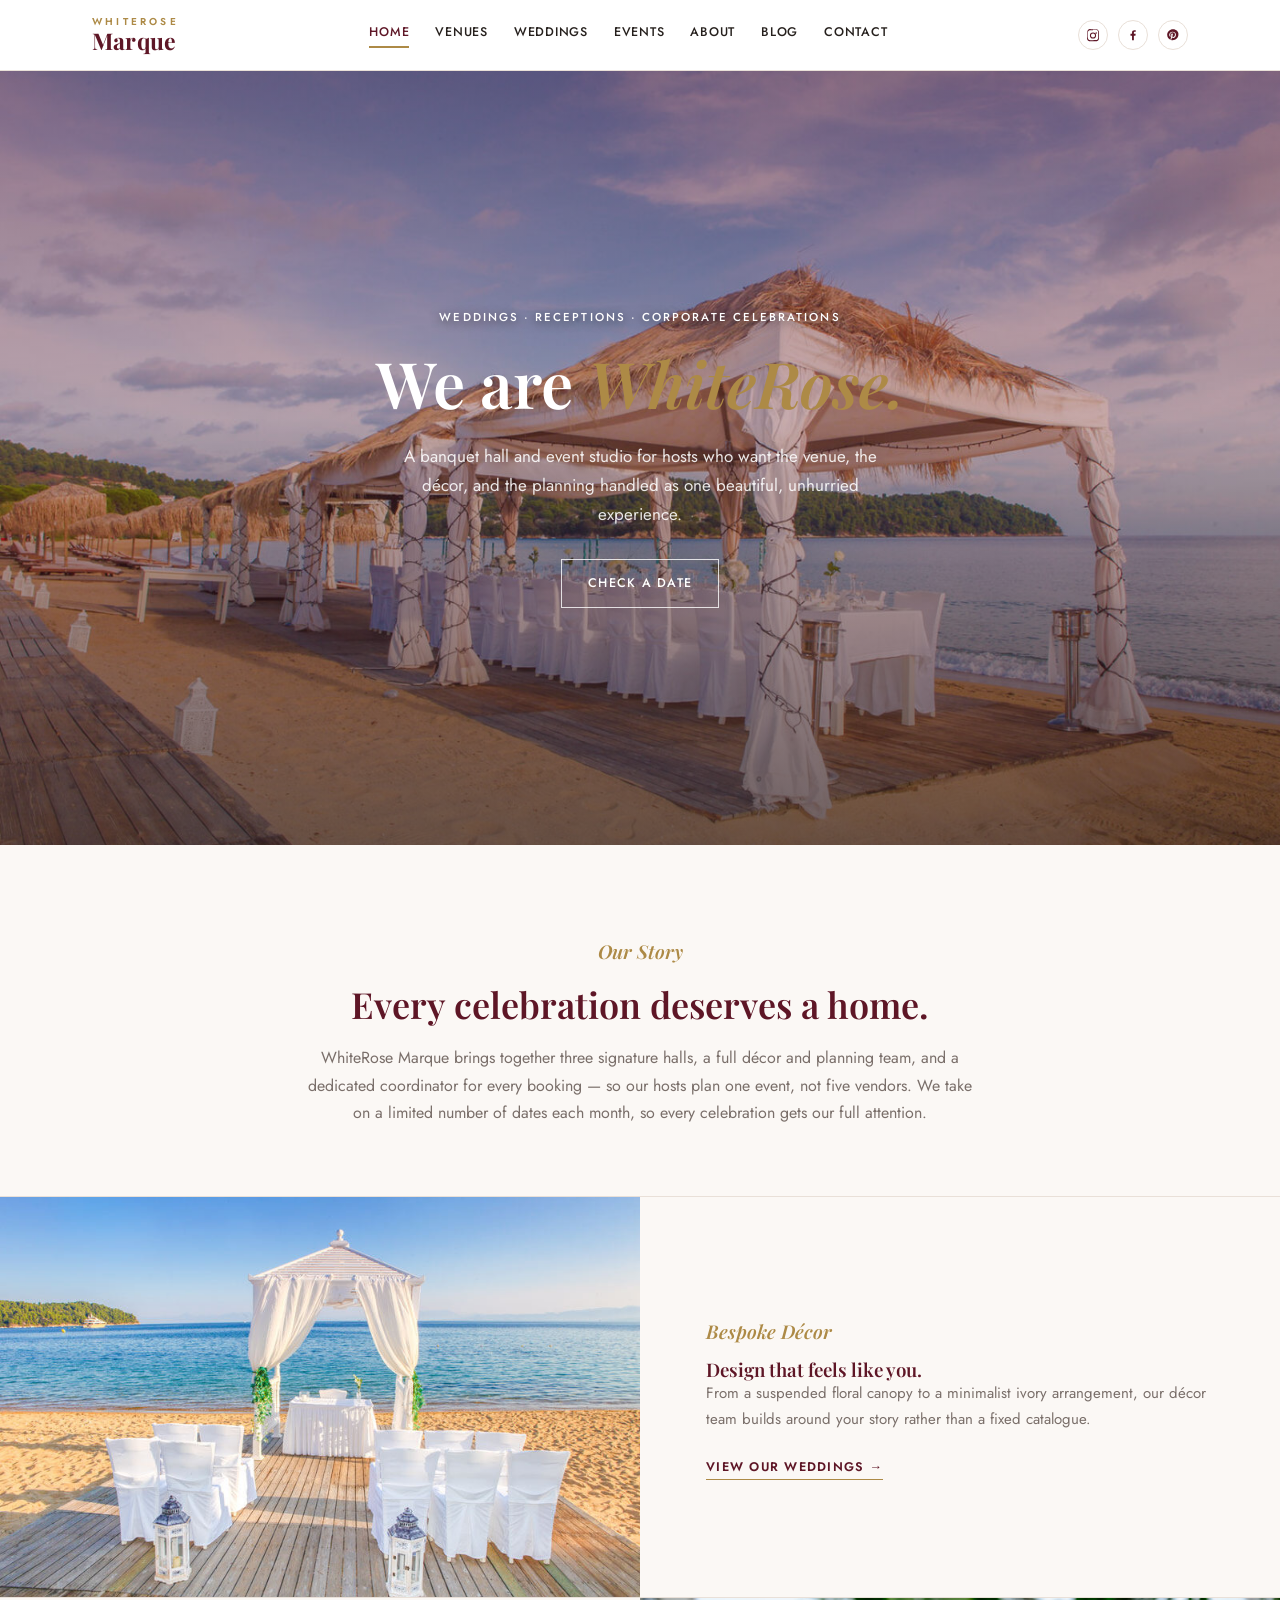
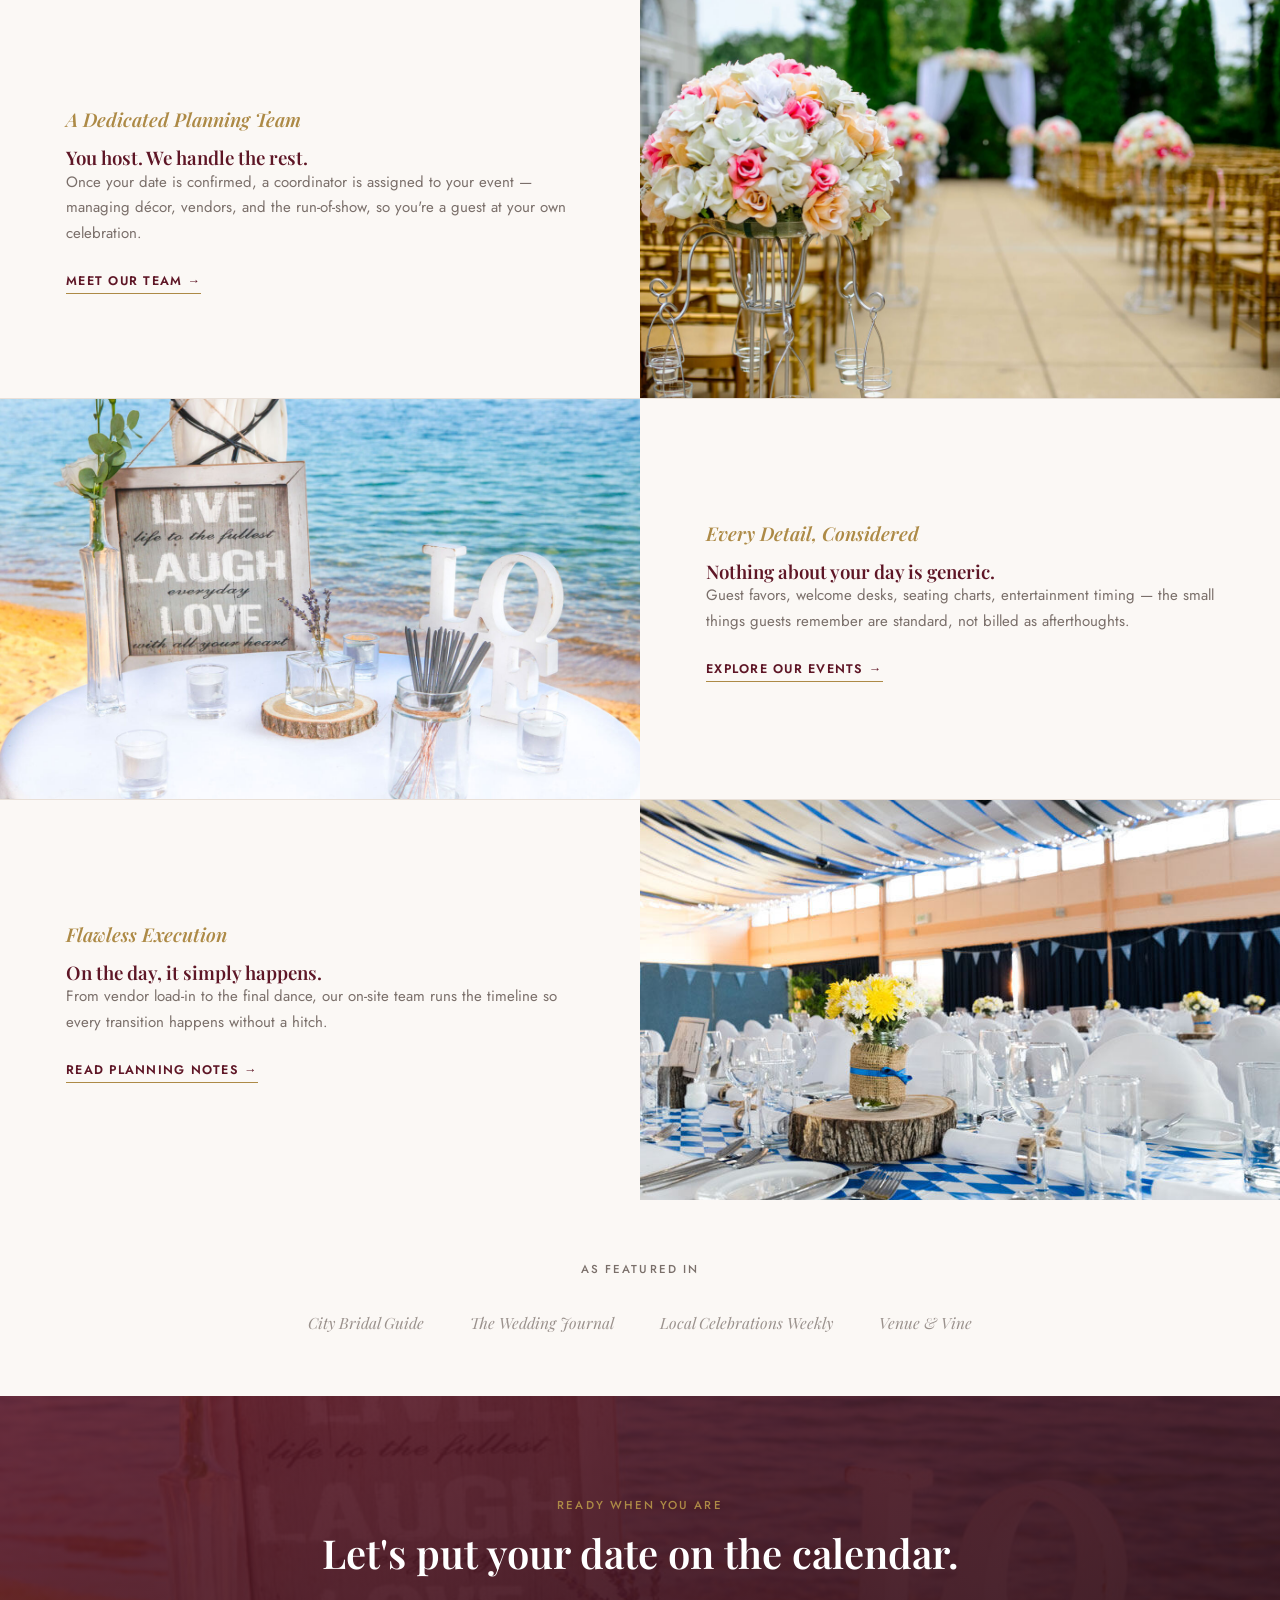
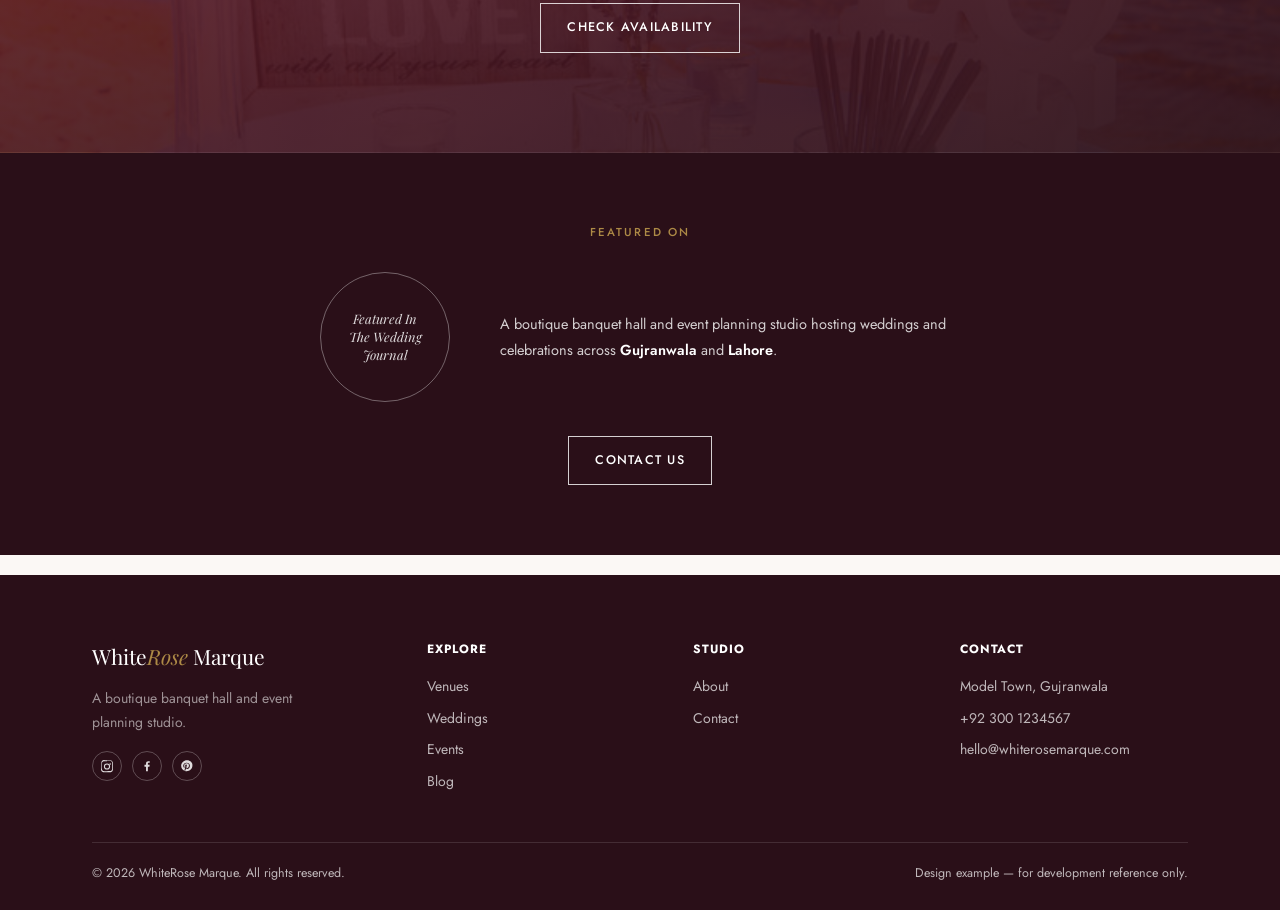
==== index.html @ ab445bdb "updated project code" ====
<!DOCTYPE html>
<html lang="en">
<head>
<meta charset="UTF-8">
<meta name="viewport" content="width=device-width, initial-scale=1.0">
<title>WhiteRose Marque — A Boutique Event Planning &amp; Banquet Studio</title>
<link rel="preconnect" href="https://fonts.googleapis.com">
<link href="https://fonts.googleapis.com/css2?family=Playfair+Display:ital,wght@0,500;0,600;0,700;1,500;1,600&family=Jost:wght@300;400;500;600&display=swap" rel="stylesheet">
<link rel="stylesheet" href="css/index.css">
</head>
<body>

<header>
  <div class="wrap nav-row">
    <a href="index.html" class="logo-block">
      <span class="logo-top">WhiteRose</span>
      <span class="logo-main">Marque</span>
    </a>
    <nav class="nav-bottom" id="navLinks">
      <a href="index.html" class="active">Home</a>
      <a href="venues.html">Venues</a>
      <a href="weddings.html">Weddings</a>
      <a href="events.html">Events</a>
      <a href="about.html">About</a>
      <a href="blog.html">Blog</a>
      <a href="contact.html">Contact</a>
    </nav>
      <div class="social-icons">
        <a href="https://instagram.com/whiterosemarque" target="_blank" rel="noopener" aria-label="Instagram"><svg viewBox="0 0 24 24"><path d="M12 2.2c3.2 0 3.6 0 4.9.07 1.2.06 2 .25 2.4.42.6.24 1 .53 1.5 1s.76.9 1 1.5c.17.4.36 1.2.42 2.4.06 1.3.07 1.7.07 4.9s0 3.6-.07 4.9c-.06 1.2-.25 2-.42 2.4-.24.6-.53 1-1 1.5s-.9.76-1.5 1c-.4.17-1.2.36-2.4.42-1.3.06-1.7.07-4.9.07s-3.6 0-4.9-.07c-1.2-.06-2-.25-2.4-.42-.6-.24-1-.53-1.5-1s-.76-.9-1-1.5c-.17-.4-.36-1.2-.42-2.4C2.2 15.6 2.2 15.2 2.2 12s0-3.6.07-4.9c.06-1.2.25-2 .42-2.4.24-.6.53-1 1-1.5s.9-.76 1.5-1c.4-.17 1.2-.36 2.4-.42C8.4 2.2 8.8 2.2 12 2.2zm0 1.8c-3.15 0-3.5 0-4.75.07-1 .05-1.5.2-1.86.34-.47.18-.8.4-1.15.75s-.57.68-.75 1.15c-.14.36-.29.86-.34 1.86C3.2 8.5 3.2 8.85 3.2 12s0 3.5.07 4.75c.05 1 .2 1.5.34 1.86.18.47.4.8.75 1.15s.68.57 1.15.75c.36.14.86.29 1.86.34C7.5 20.8 7.85 20.8 11 20.8h1c3.15 0 3.5 0 4.75-.07 1-.05 1.5-.2 1.86-.34.47-.18.8-.4 1.15-.75s.57-.68.75-1.15c.14-.36.29-.86.34-1.86.07-1.25.07-1.6.07-4.75s0-3.5-.07-4.75c-.05-1-.2-1.5-.34-1.86a3.1 3.1 0 0 0-.75-1.15 3.1 3.1 0 0 0-1.15-.75c-.36-.14-.86-.29-1.86-.34C15.5 3.2 15.15 3.2 12 3.2zm0 3.5a5.3 5.3 0 1 1 0 10.6 5.3 5.3 0 0 1 0-10.6zm0 1.8a3.5 3.5 0 1 0 0 7 3.5 3.5 0 0 0 0-7zm5.5-2.1a1.24 1.24 0 1 1 0 2.48 1.24 1.24 0 0 1 0-2.48z"/></svg></a>
        <a href="https://facebook.com/whiterosemarque" target="_blank" rel="noopener" aria-label="Facebook"><svg viewBox="0 0 24 24"><path d="M13.5 21v-7.9h2.66l.4-3.1h-3.06V8.1c0-.9.25-1.5 1.53-1.5h1.64V3.8c-.28-.04-1.25-.12-2.37-.12-2.35 0-3.96 1.43-3.96 4.06v2.26H7.68v3.1h2.66V21h3.16z"/></svg></a>
        <a href="https://pinterest.com/whiterosemarque" target="_blank" rel="noopener" aria-label="Pinterest"><svg viewBox="0 0 24 24"><path d="M12 2C6.48 2 2 6.35 2 11.7c0 4.02 2.5 7.45 6.03 8.87-.08-.75-.15-1.9.03-2.72.17-.75 1.1-4.75 1.1-4.75s-.28-.56-.28-1.38c0-1.3.76-2.26 1.7-2.26.8 0 1.19.6 1.19 1.32 0 .8-.52 2-.78 3.12-.22.94.47 1.7 1.4 1.7 1.68 0 2.97-1.76 2.97-4.3 0-2.25-1.63-3.82-3.95-3.82-2.69 0-4.27 2-4.27 4.08 0 .8.31 1.66.7 2.13a.28.28 0 0 1 .06.27c-.07.28-.22.94-.25 1.07-.04.17-.13.2-.3.12-1.12-.52-1.82-2.15-1.82-3.46 0-2.82 2.06-5.4 5.92-5.4 3.1 0 5.52 2.2 5.52 5.15 0 3.07-1.94 5.55-4.63 5.55-.9 0-1.75-.47-2.04-1.02l-.56 2.12c-.2.78-.75 1.75-1.11 2.35.84.26 1.73.4 2.66.4 5.52 0 10-4.35 10-9.7C22 6.35 17.52 2 12 2z"/></svg></a>
      </div>
    <button class="burger" id="burger"><span></span><span></span><span></span></button>
  </div>
</header>

<section class="hero">
  <div class="hero-content">
    <span class="label">Weddings · Receptions · Corporate Celebrations</span>
    <h1>We are <em>WhiteRose.</em></h1>
    <p>A banquet hall and event studio for hosts who want the venue, the décor, and the planning handled as one beautiful, unhurried experience.</p>
    <a href="venues.html" class="btn light">Check a Date</a>
  </div>
</section>

<section class="intro reveal">
  <div class="wrap">
    <span class="eyebrow-serif">Our Story</span>
    <h2>Every celebration deserves a home.</h2>
    <p>WhiteRose Marque brings together three signature halls, a full décor and planning team, and a dedicated coordinator for every booking — so our hosts plan one event, not five vendors. We take on a limited number of dates each month, so every celebration gets our full attention.</p>
  </div>
</section>

<hr class="thin">

<div class="feature-row reveal">
  <div class="f-media" style="background-image:url('assets/images/hall-rose-grand.jpg')"></div>
  <div class="f-text">
    <span class="eyebrow-serif">Bespoke Décor</span>
    <h3>Design that feels like you.</h3>
    <p>From a suspended floral canopy to a minimalist ivory arrangement, our décor team builds around your story rather than a fixed catalogue.</p>
    <a href="weddings.html" class="more">View Our Weddings →</a>
  </div>
</div>
<hr class="thin">
<div class="feature-row reverse reveal">
  <div class="f-media" style="background-image:url('assets/images/hall-gulistan-lawn.jpg')"></div>
  <div class="f-text">
    <span class="eyebrow-serif">A Dedicated Planning Team</span>
    <h3>You host. We handle the rest.</h3>
    <p>Once your date is confirmed, a coordinator is assigned to your event — managing décor, vendors, and the run-of-show, so you're a guest at your own celebration.</p>
    <a href="about.html" class="more">Meet Our Team →</a>
  </div>
</div>
<hr class="thin">
<div class="feature-row reveal">
  <div class="f-media" style="background-image:url('assets/images/hall-ivory-terrace.jpg')"></div>
  <div class="f-text">
    <span class="eyebrow-serif">Every Detail, Considered</span>
    <h3>Nothing about your day is generic.</h3>
    <p>Guest favors, welcome desks, seating charts, entertainment timing — the small things guests remember are standard, not billed as afterthoughts.</p>
    <a href="events.html" class="more">Explore Our Events →</a>
  </div>
</div>
<hr class="thin">
<div class="feature-row reverse reveal">
  <div class="f-media" style="background-image:url('assets/images/hall-table-service.jpg')"></div>
  <div class="f-text">
    <span class="eyebrow-serif">Flawless Execution</span>
    <h3>On the day, it simply happens.</h3>
    <p>From vendor load-in to the final dance, our on-site team runs the timeline so every transition happens without a hitch.</p>
    <a href="blog.html" class="more">Read Planning Notes →</a>
  </div>
</div>

<section class="recognition reveal">
  <div class="wrap">
    <span class="label">As Featured In</span>
    <div class="badge-row">
      <span class="badge">City Bridal Guide</span>
      <span class="badge">The Wedding Journal</span>
      <span class="badge">Local Celebrations Weekly</span>
      <span class="badge">Venue &amp; Vine</span>
    </div>
  </div>
</section>

<section class="cta">
  <div class="wrap">
    <span class="label">Ready When You Are</span>
    <h2>Let's put your date on the calendar.</h2>
    <a href="venues.html" class="btn light">Check Availability</a>
  </div>
</section>

<section class="featured-band">
  <div class="wrap">
    <span class="label">Featured On</span>
    <div class="featured-wrap">
      <div class="featured-badge"><span id="featuredBadgeText">Featured In<br>The Wedding Journal</span></div>
      <p class="featured-text" id="featuredText">A boutique banquet hall and event planning studio hosting weddings and celebrations across <b>Gujranwala</b> and <b>Lahore</b>.</p>
    </div>
    <a href="contact.html" class="btn light">Contact Us</a>
  </div>
</section>

<footer>
  <div class="wrap">
    <div class="footer-grid">
      <div>
        <div class="footer-logo">White<span>Rose</span> Marque</div>
        <p style="font-size:14px; max-width:250px; color:rgba(255,255,255,0.55);">A boutique banquet hall and event planning studio.</p>
      <div class="social-icons">
        <a href="https://instagram.com/whiterosemarque" target="_blank" rel="noopener" aria-label="Instagram"><svg viewBox="0 0 24 24"><path d="M12 2.2c3.2 0 3.6 0 4.9.07 1.2.06 2 .25 2.4.42.6.24 1 .53 1.5 1s.76.9 1 1.5c.17.4.36 1.2.42 2.4.06 1.3.07 1.7.07 4.9s0 3.6-.07 4.9c-.06 1.2-.25 2-.42 2.4-.24.6-.53 1-1 1.5s-.9.76-1.5 1c-.4.17-1.2.36-2.4.42-1.3.06-1.7.07-4.9.07s-3.6 0-4.9-.07c-1.2-.06-2-.25-2.4-.42-.6-.24-1-.53-1.5-1s-.76-.9-1-1.5c-.17-.4-.36-1.2-.42-2.4C2.2 15.6 2.2 15.2 2.2 12s0-3.6.07-4.9c.06-1.2.25-2 .42-2.4.24-.6.53-1 1-1.5s.9-.76 1.5-1c.4-.17 1.2-.36 2.4-.42C8.4 2.2 8.8 2.2 12 2.2zm0 1.8c-3.15 0-3.5 0-4.75.07-1 .05-1.5.2-1.86.34-.47.18-.8.4-1.15.75s-.57.68-.75 1.15c-.14.36-.29.86-.34 1.86C3.2 8.5 3.2 8.85 3.2 12s0 3.5.07 4.75c.05 1 .2 1.5.34 1.86.18.47.4.8.75 1.15s.68.57 1.15.75c.36.14.86.29 1.86.34C7.5 20.8 7.85 20.8 11 20.8h1c3.15 0 3.5 0 4.75-.07 1-.05 1.5-.2 1.86-.34.47-.18.8-.4 1.15-.75s.57-.68.75-1.15c.14-.36.29-.86.34-1.86.07-1.25.07-1.6.07-4.75s0-3.5-.07-4.75c-.05-1-.2-1.5-.34-1.86a3.1 3.1 0 0 0-.75-1.15 3.1 3.1 0 0 0-1.15-.75c-.36-.14-.86-.29-1.86-.34C15.5 3.2 15.15 3.2 12 3.2zm0 3.5a5.3 5.3 0 1 1 0 10.6 5.3 5.3 0 0 1 0-10.6zm0 1.8a3.5 3.5 0 1 0 0 7 3.5 3.5 0 0 0 0-7zm5.5-2.1a1.24 1.24 0 1 1 0 2.48 1.24 1.24 0 0 1 0-2.48z"/></svg></a>
        <a href="https://facebook.com/whiterosemarque" target="_blank" rel="noopener" aria-label="Facebook"><svg viewBox="0 0 24 24"><path d="M13.5 21v-7.9h2.66l.4-3.1h-3.06V8.1c0-.9.25-1.5 1.53-1.5h1.64V3.8c-.28-.04-1.25-.12-2.37-.12-2.35 0-3.96 1.43-3.96 4.06v2.26H7.68v3.1h2.66V21h3.16z"/></svg></a>
        <a href="https://pinterest.com/whiterosemarque" target="_blank" rel="noopener" aria-label="Pinterest"><svg viewBox="0 0 24 24"><path d="M12 2C6.48 2 2 6.35 2 11.7c0 4.02 2.5 7.45 6.03 8.87-.08-.75-.15-1.9.03-2.72.17-.75 1.1-4.75 1.1-4.75s-.28-.56-.28-1.38c0-1.3.76-2.26 1.7-2.26.8 0 1.19.6 1.19 1.32 0 .8-.52 2-.78 3.12-.22.94.47 1.7 1.4 1.7 1.68 0 2.97-1.76 2.97-4.3 0-2.25-1.63-3.82-3.95-3.82-2.69 0-4.27 2-4.27 4.08 0 .8.31 1.66.7 2.13a.28.28 0 0 1 .06.27c-.07.28-.22.94-.25 1.07-.04.17-.13.2-.3.12-1.12-.52-1.82-2.15-1.82-3.46 0-2.82 2.06-5.4 5.92-5.4 3.1 0 5.52 2.2 5.52 5.15 0 3.07-1.94 5.55-4.63 5.55-.9 0-1.75-.47-2.04-1.02l-.56 2.12c-.2.78-.75 1.75-1.11 2.35.84.26 1.73.4 2.66.4 5.52 0 10-4.35 10-9.7C22 6.35 17.52 2 12 2z"/></svg></a>
      </div>

      </div>
      <div>
        <h4>Explore</h4>
        <ul>
          <li><a href="venues.html">Venues</a></li>
          <li><a href="weddings.html">Weddings</a></li>
          <li><a href="events.html">Events</a></li>
          <li><a href="blog.html">Blog</a></li>
        </ul>
      </div>
      <div>
        <h4>Studio</h4>
        <ul>
          <li><a href="about.html">About</a></li>
          <li><a href="contact.html">Contact</a></li>
        </ul>
      </div>
      <div>
        <h4>Contact</h4>
        <ul>
          <li>Model Town, Gujranwala</li>
          <li>+92 300 1234567</li>
          <li>hello@whiterosemarque.com</li>
        </ul>
      </div>
    </div>
    <div class="bottom-bar">
      <span>© 2026 WhiteRose Marque. All rights reserved.</span>
      <span>Design example — for development reference only.</span>
    </div>
  </div>
</footer>

<script src="js/index.js"></script>
</body>
</html>
---- css/index.css ----
* {
  box-sizing: border-box;
  margin: 0;
  padding: 0;
}

html {
  scroll-behavior: smooth;
}

body {
  font-family: 'Jost', Arial, sans-serif;
  background: #FBF8F5;
  color: #26201D;
  line-height: 1.7;
}

h1, h2, h3 {
  font-family: 'Playfair Display', Georgia, serif;
  color: #5E1626;
  font-weight: 600;
  line-height: 1.2;
}

a {
  color: inherit;
  text-decoration: none;
}

ul {
  list-style: none;
}

img {
  max-width: 100%;
  display: block;
}

.wrap {
  max-width: 1160px;
  margin: 0 auto;
  padding: 0 32px;
}

.eyebrow-serif {
  font-family: 'Playfair Display', serif;
  font-style: italic;
  font-weight: 600;
  color: #AD8A46;
  font-size: 19px;
}

.label {
  font-size: 11.5px;
  text-transform: uppercase;
  letter-spacing: 0.18em;
  color: #7a6f6a;
  font-weight: 500;
}

.btn {
  display: inline-block;
  padding: 13px 26px;
  border: 1px solid #5E1626;
  font-size: 12.5px;
  letter-spacing: 0.1em;
  text-transform: uppercase;
  font-weight: 500;
  color: #5E1626;
  transition: .3s;
  cursor: pointer;
  background: none;
}

.btn:hover {
  background: #5E1626;
  color: #fff;
}

.btn.light {
  border-color: rgba(255, 255, 255, 0.8);
  color: #fff;
}

.btn.light:hover {
  background: #fff;
  color: #5E1626;
}

.btn.filled {
  background: #5E1626;
  color: #fff;
}

.btn.filled:hover {
  opacity: .88;
}

hr.thin {
  border: none;
  border-top: 1px solid #e9e0d8;
  margin: 0;
}

header {
  padding: 16px 0;
  background: #FFFFFF;
  position: sticky;
  top: 0;
  z-index: 100;
  border-bottom: 1px solid #e9e0d8;
}

.nav-row {
  display: flex;
  align-items: center;
  gap: 24px;
}

.logo-block {
  flex-shrink: 0;
  display: flex;
  flex-direction: column;
  line-height: 1.15;
}

.logo-top {
  font-size: 10px;
  letter-spacing: 0.32em;
  color: #AD8A46;
  text-transform: uppercase;
  font-weight: 600;
}

.logo-main {
  font-family: 'Playfair Display', serif;
  font-size: 23px;
  font-weight: 700;
  color: #5E1626;
  letter-spacing: 0.01em;
}

.nav-bottom {
  flex: 1;
  display: flex;
  align-items: center;
  justify-content: center;
  gap: 26px;
  flex-wrap: wrap;
}

.nav-bottom a {
  font-size: 12.5px;
  letter-spacing: 0.06em;
  text-transform: uppercase;
  font-weight: 500;
  color: #26201D;
  padding-bottom: 3px;
  border-bottom: 2px solid transparent;
  white-space: nowrap;
}

.nav-bottom a:hover,
.nav-bottom a.active {
  border-color: #AD8A46;
  color: #5E1626;
}

.burger {
  display: none;
  flex-direction: column;
  gap: 5px;
  background: none;
  border: none;
  cursor: pointer;
}

.burger span {
  width: 22px;
  height: 2px;
  background: #5E1626;
}

.social-icons {
  display: flex;
  gap: 10px;
  flex-shrink: 0;
}

.social-icons a {
  width: 30px;
  height: 30px;
  border: 1px solid #e9e0d8;
  border-radius: 50%;
  display: flex;
  align-items: center;
  justify-content: center;
  color: #5E1626;
  transition: .3s;
}

.social-icons a:hover {
  background: #5E1626;
  border-color: #5E1626;
  color: #fff;
}

.social-icons svg {
  width: 14px;
  height: 14px;
  fill: currentColor;
}

footer .social-icons a {
  border-color: rgba(255, 255, 255, 0.25);
  color: rgba(255, 255, 255, 0.85);
}

footer .social-icons a:hover {
  background: #AD8A46;
  border-color: #AD8A46;
  color: #2a0f18;
}

footer .social-icons {
  justify-content: flex-start;
  margin-top: 16px;
}

.featured-band {
  background: #2a0f18;
  color: #fff;
  padding: 70px 0;
  text-align: center;
}

.featured-band .label {
  color: #AD8A46;
  margin-bottom: 30px;
  display: block;
}

.featured-wrap {
  display: flex;
  align-items: center;
  justify-content: center;
  gap: 50px;
  flex-wrap: wrap;
  margin-bottom: 34px;
}

.featured-badge {
  width: 130px;
  height: 130px;
  border: 1px solid rgba(255, 255, 255, 0.35);
  border-radius: 50%;
  display: flex;
  align-items: center;
  justify-content: center;
  padding: 16px;
  flex-shrink: 0;
}

.featured-badge span {
  font-family: 'Playfair Display', serif;
  font-size: 13px;
  line-height: 1.4;
  color: rgba(255, 255, 255, 0.85);
  font-style: italic;
  transition: opacity .4s ease;
}

.featured-text {
  max-width: 460px;
  text-align: left;
  color: rgba(255, 255, 255, 0.8);
  font-size: 14.5px;
  line-height: 1.8;
  transition: opacity .4s ease;
}

.featured-text b {
  color: #fff;
  font-weight: 600;
}

.fade-out {
  opacity: 0;
}

.page-hero {
  padding: 80px 0;
  text-align: center;
  background: #F4E7E4;
  border-bottom: 1px solid #e9e0d8;
}

.page-hero h1 {
  font-size: 48px;
  margin-top: 14px;
}

.page-hero p {
  color: #7a6f6a;
  max-width: 580px;
  margin: 16px auto 0;
}

.hero {
  position: relative;
  min-height: 86vh;
  display: flex;
  align-items: center;
  justify-content: center;
  text-align: center;
  background-image: linear-gradient(180deg, rgba(94, 22, 38, 0.55) 0%, rgba(94, 22, 38, 0.35) 45%, rgba(30, 10, 16, 0.65) 100%), url("../assets/images/hero-banquet-hall.jpg");
  background-size: cover;
  background-position: center;
}

.hero-content {
  max-width: 680px;
  padding: 0 32px;
}

.hero .label {
  color: #fff;
  margin-bottom: 18px;
  display: block;
  text-shadow: 0 2px 10px rgba(0, 0, 0, 0.55);
}

.hero h1 {
  font-size: 64px;
  margin-bottom: 20px;
  color: #fff;
}

.hero h1 em {
  font-style: italic;
  color: #AD8A46;
}

.hero p {
  font-size: 17px;
  color: rgba(255, 255, 255, 0.88);
  max-width: 480px;
  margin: 0 auto 30px;
}

.intro {
  padding: 90px 0 70px;
  text-align: center;
}

.intro .wrap {
  max-width: 740px;
}

.intro h2 {
  font-size: 36px;
  margin: 16px 0 18px;
}

.intro p {
  color: #7a6f6a;
  font-size: 16px;
}

.feature-row {
  display: grid;
  grid-template-columns: 1fr 1fr;
  align-items: center;
  min-height: 400px;
}

.feature-row.reverse .f-media {
  order: 2;
}

.feature-row.reverse .f-text {
  order: 1;
}

.f-media {
  height: 400px;
  background-size: cover;
  background-position: center;
}

.f-text {
  padding: 56px 66px;
}

.f-text .eyebrow-serif {
  display: block;
  margin-bottom: 12px;
}

.f-text p {
  color: #7a6f6a;
  margin-bottom: 20px;
  font-size: 15px;
}

.f-text a.more {
  font-size: 12.5px;
  letter-spacing: 0.1em;
  text-transform: uppercase;
  font-weight: 600;
  color: #5E1626;
  border-bottom: 1px solid #AD8A46;
  padding-bottom: 3px;
}

.utility {
  background: #FFFFFF;
  padding: 90px 0;
}

.util-head {
  text-align: center;
  max-width: 620px;
  margin: 0 auto 50px;
}

.util-head h2 {
  font-size: 34px;
  margin-top: 14px;
}

.util-head p {
  color: #7a6f6a;
  margin-top: 12px;
}

.avail-panel {
  background: #F4E7E4;
  border-radius: 2px;
  padding: 32px 38px;
  max-width: 940px;
  margin: 0 auto 80px;
  display: grid;
  grid-template-columns: 1.2fr 1fr 1fr auto;
  gap: 20px;
  align-items: end;
}

.avail-field {
  display: flex;
  flex-direction: column;
  gap: 7px;
}

.avail-field label {
  font-size: 11px;
  text-transform: uppercase;
  letter-spacing: 0.1em;
  color: #7a6f6a;
  font-weight: 600;
}

.avail-field select,
.avail-field input {
  border: none;
  border-bottom: 1.5px solid rgba(94, 22, 38, 0.25);
  padding: 8px 2px;
  font-family: 'Jost', sans-serif;
  font-size: 15px;
  background: transparent;
  color: #26201D;
  outline: none;
}

.avail-field select:focus,
.avail-field input:focus {
  border-color: #5E1626;
}

#availResult {
  grid-column: 1 / -1;
  display: none;
  align-items: center;
  gap: 10px;
  font-size: 14px;
  padding-top: 6px;
}

#availResult.show {
  display: flex;
}

.dot {
  width: 8px;
  height: 8px;
  border-radius: 50%;
}

.dot.ok {
  background: #3f7a4f;
}

.dot.hold {
  background: #AD8A46;
}

.pkg-tabs {
  display: flex;
  gap: 10px;
  justify-content: center;
  margin-bottom: 26px;
  flex-wrap: wrap;
}

.pkg-tab {
  padding: 9px 18px;
  border: 1px solid #e9e0d8;
  border-radius: 30px;
  font-size: 12.5px;
  text-transform: uppercase;
  cursor: pointer;
  background: #FFFFFF;
  color: #7a6f6a;
  font-weight: 500;
}

.pkg-tab.active {
  background: #5E1626;
  color: #fff;
  border-color: #5E1626;
}

.pkg-layout {
  display: grid;
  grid-template-columns: 1fr 1fr;
  gap: 50px;
  max-width: 1000px;
  margin: 0 auto;
  align-items: start;
}

.pkg-desc h3 {
  font-size: 23px;
  margin-bottom: 10px;
}

.pkg-desc p {
  color: #7a6f6a;
  margin-bottom: 18px;
}

.pkg-includes li {
  font-size: 14px;
  padding: 8px 0;
  border-bottom: 1px dashed #e9e0d8;
  display: flex;
  gap: 10px;
}

.pkg-includes li::before {
  content: "✓";
  color: #AD8A46;
  font-weight: 700;
}

.customizer {
  background: #FFFFFF;
  border: 1px solid #e9e0d8;
  border-radius: 4px;
  padding: 26px;
}

.customizer h4 {
  font-size: 12px;
  text-transform: uppercase;
  letter-spacing: 0.08em;
  color: #7a6f6a;
  margin-bottom: 16px;
}

.addon-row {
  display: flex;
  justify-content: space-between;
  align-items: center;
  padding: 12px 0;
  border-bottom: 1px solid #e9e0d8;
}

.addon-row label {
  display: flex;
  align-items: center;
  gap: 10px;
  font-size: 14.5px;
  cursor: pointer;
}

.addon-row input {
  accent-color: #5E1626;
  width: 16px;
  height: 16px;
}

.addon-price {
  font-size: 13.5px;
  color: #7a6f6a;
}

.total-row {
  display: flex;
  justify-content: space-between;
  align-items: center;
  padding-top: 18px;
  margin-top: 6px;
}

.total-row .amount {
  font-family: 'Playfair Display', serif;
  font-size: 26px;
  color: #5E1626;
  font-weight: 700;
}

.grid-3 {
  display: grid;
  grid-template-columns: repeat(3, 1fr);
  gap: 26px;
}

.grid-2 {
  display: grid;
  grid-template-columns: 1fr 1fr;
  gap: 26px;
}

.card {
  background: #FFFFFF;
  border: 1px solid #e9e0d8;
  border-radius: 4px;
  overflow: hidden;
}

.card-media {
  height: 200px;
  background-size: cover;
  background-position: center;
}

.card-body {
  padding: 24px;
}

.card-body h3 {
  font-size: 20px;
  margin-bottom: 8px;
}

.card-body p {
  font-size: 14.5px;
  color: #7a6f6a;
  margin-bottom: 14px;
}

.card .cap {
  font-size: 11.5px;
  text-transform: uppercase;
  letter-spacing: 0.08em;
  color: #AD8A46;
  font-weight: 600;
  margin-bottom: 8px;
  display: block;
}

.card .price {
  font-family: 'Playfair Display', serif;
  color: #5E1626;
  font-weight: 700;
  font-size: 17px;
}

.card-foot {
  display: flex;
  justify-content: space-between;
  align-items: center;
  border-top: 1px solid #e9e0d8;
  padding-top: 14px;
  margin-top: 14px;
}

.card-link {
  font-size: 12.5px;
  text-transform: uppercase;
  font-weight: 600;
  color: #5E1626;
}

.portfolio-grid {
  display: grid;
  grid-template-columns: repeat(3, 1fr);
  gap: 20px;
}

.portfolio-item {
  position: relative;
  height: 340px;
  background-size: cover;
  background-position: center;
  overflow: hidden;
}

.portfolio-item::after {
  content: "";
  position: absolute;
  inset: 0;
  background: linear-gradient(180deg, transparent 45%, rgba(20, 6, 10, 0.82));
}

.portfolio-item .cap-text {
  position: absolute;
  left: 20px;
  right: 20px;
  bottom: 18px;
  z-index: 2;
  color: #fff;
}

.portfolio-item .cap-text .label {
  color: #D9C08C;
  display: block;
  margin-bottom: 6px;
}

.portfolio-item .cap-text h3 {
  color: #fff;
  font-size: 20px;
}

.story {
  padding: 90px 0;
  text-align: center;
}

.story .wrap {
  max-width: 740px;
}

.team-grid {
  display: grid;
  grid-template-columns: 1fr 1fr;
  gap: 40px;
  margin-top: 20px;
}

.bio-card {
  background: #FFFFFF;
  border: 1px solid #e9e0d8;
  border-radius: 4px;
  overflow: hidden;
}

.bio-media {
  height: 280px;
  background-size: cover;
  background-position: center;
}

.bio-body {
  padding: 26px;
}

.bio-body h3 {
  font-size: 20px;
  margin-bottom: 4px;
}

.bio-role {
  color: #AD8A46;
  font-size: 12.5px;
  text-transform: uppercase;
  letter-spacing: 0.08em;
  font-weight: 600;
  margin-bottom: 12px;
  display: block;
}

.bio-body p {
  color: #7a6f6a;
  font-size: 14.5px;
}

.reviews-grid {
  display: grid;
  grid-template-columns: 1fr 1fr;
  gap: 36px;
}

.review-card {
  background: #FFFFFF;
  border: 1px solid #e9e0d8;
  border-radius: 4px;
  padding: 32px;
}

.review-card blockquote {
  font-family: 'Playfair Display', serif;
  font-style: italic;
  color: #5E1626;
  font-size: 18px;
  margin-bottom: 16px;
  line-height: 1.5;
}

.review-card .who {
  font-size: 12.5px;
  text-transform: uppercase;
  letter-spacing: 0.08em;
  color: #7a6f6a;
}

.recognition {
  padding: 60px 0;
  text-align: center;
}

.recognition .label {
  margin-bottom: 30px;
  display: block;
}

.badge-row {
  display: flex;
  justify-content: center;
  gap: 46px;
  flex-wrap: wrap;
  align-items: center;
}

.badge {
  font-family: 'Playfair Display', serif;
  font-style: italic;
  color: #7a6f6a;
  font-size: 15.5px;
  opacity: .75;
}

.cta {
  color: #fff;
  text-align: center;
  padding: 100px 0;
  background-image: linear-gradient(160deg, rgba(94, 22, 38, 0.88), rgba(40, 12, 20, 0.92)), url("../assets/images/decor-beach-table.jpg");
  background-size: cover;
  background-position: center;
}

.cta .label {
  color: #AD8A46;
  display: block;
  margin-bottom: 14px;
}

.cta h2 {
  color: #fff;
  font-size: 40px;
  margin-bottom: 26px;
}

.contact-layout {
  display: grid;
  grid-template-columns: 1fr 1fr;
  gap: 50px;
}

.contact-form {
  display: flex;
  flex-direction: column;
  gap: 16px;
}

.contact-form input,
.contact-form select,
.contact-form textarea {
  border: 1px solid #e9e0d8;
  padding: 12px 14px;
  font-family: 'Jost', sans-serif;
  font-size: 14.5px;
  border-radius: 3px;
  outline: none;
  background: #FFFFFF;
}

.contact-form textarea {
  resize: vertical;
  min-height: 110px;
}

.contact-form input:focus,
.contact-form select:focus,
.contact-form textarea:focus {
  border-color: #5E1626;
}

.contact-info li {
  margin-bottom: 14px;
  font-size: 15px;
}

.contact-info .label {
  display: block;
  margin-bottom: 4px;
}

#formMsg {
  display: none;
  padding: 12px 14px;
  border-radius: 3px;
  background: #F4E7E4;
  color: #5E1626;
  font-size: 14px;
}

#formMsg.show {
  display: block;
}

footer {
  background: #2a0f18;
  color: rgba(255, 255, 255, 0.7);
  padding: 64px 0 26px;
  margin-top: 20px;
}

.footer-grid {
  display: grid;
  grid-template-columns: 1.3fr 1fr 1fr 1fr;
  gap: 38px;
  padding-bottom: 40px;
  border-bottom: 1px solid rgba(255, 255, 255, 0.12);
}

.footer-logo {
  font-family: 'Playfair Display', serif;
  font-size: 21px;
  color: #fff;
  margin-bottom: 12px;
}

.footer-logo span {
  color: #AD8A46;
  font-style: italic;
}

.footer-grid h4 {
  color: #fff;
  font-size: 12px;
  text-transform: uppercase;
  letter-spacing: 0.08em;
  margin-bottom: 15px;
}

.footer-grid li {
  margin-bottom: 8px;
  font-size: 14px;
}

.footer-grid a:hover {
  color: #AD8A46;
}

.bottom-bar {
  display: flex;
  justify-content: space-between;
  padding-top: 20px;
  font-size: 12.5px;
  flex-wrap: wrap;
  gap: 8px;
}

.reveal {
  opacity: 0;
  transform: translateY(22px);
  transition: opacity .7s ease, transform .7s ease;
}

.reveal.visible {
  opacity: 1;
  transform: translateY(0);
}

@media (max-width: 980px) {
  .nav-bottom {
    display: none;
  }

  .social-icons {
    display: none;
  }

  .burger {
    display: flex;
  }

  .nav-row {
    justify-content: space-between;
  }

  .feature-row {
    grid-template-columns: 1fr;
  }

  .feature-row.reverse .f-media {
    order: 1;
  }

  .feature-row.reverse .f-text {
    order: 2;
  }

  .f-media {
    height: 260px;
  }

  .f-text {
    padding: 40px 28px;
  }

  .avail-panel {
    grid-template-columns: 1fr 1fr;
  }

  .avail-panel .btn {
    grid-column: 1 / -1;
  }

  .pkg-layout {
    grid-template-columns: 1fr;
  }

  .grid-3,
  .grid-2,
  .portfolio-grid,
  .team-grid,
  .reviews-grid {
    grid-template-columns: 1fr;
  }

  .footer-grid {
    grid-template-columns: 1fr 1fr;
  }

  .badge-row {
    gap: 24px;
  }

  .contact-layout {
    grid-template-columns: 1fr;
  }

  .featured-wrap {
    flex-direction: column;
    text-align: center;
  }

  .featured-text {
    text-align: center;
  }

  .page-hero h1 {
    font-size: 32px;
  }

  .hero h1 {
    font-size: 38px;
  }

  .intro h2 {
    font-size: 26px;
  }

  .util-head h2 {
    font-size: 26px;
  }

  .cta h2 {
    font-size: 28px;
  }
}
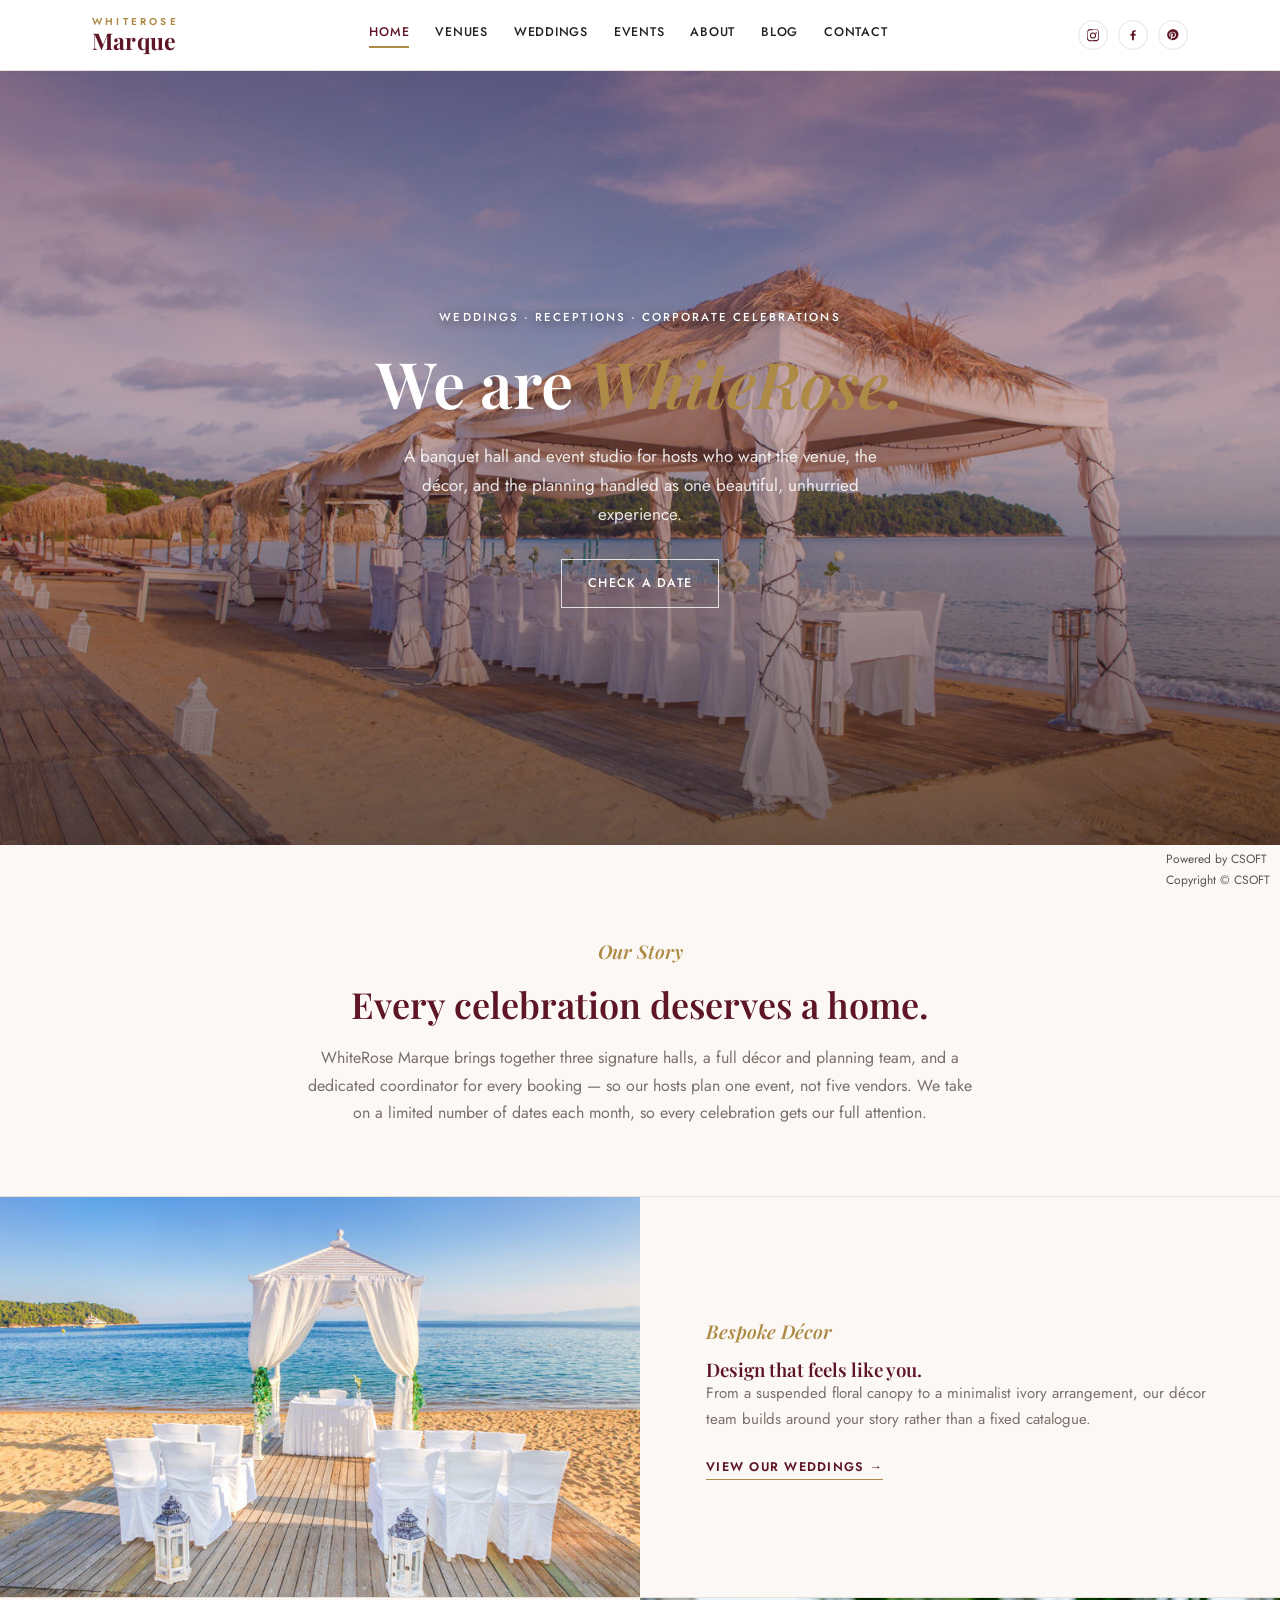
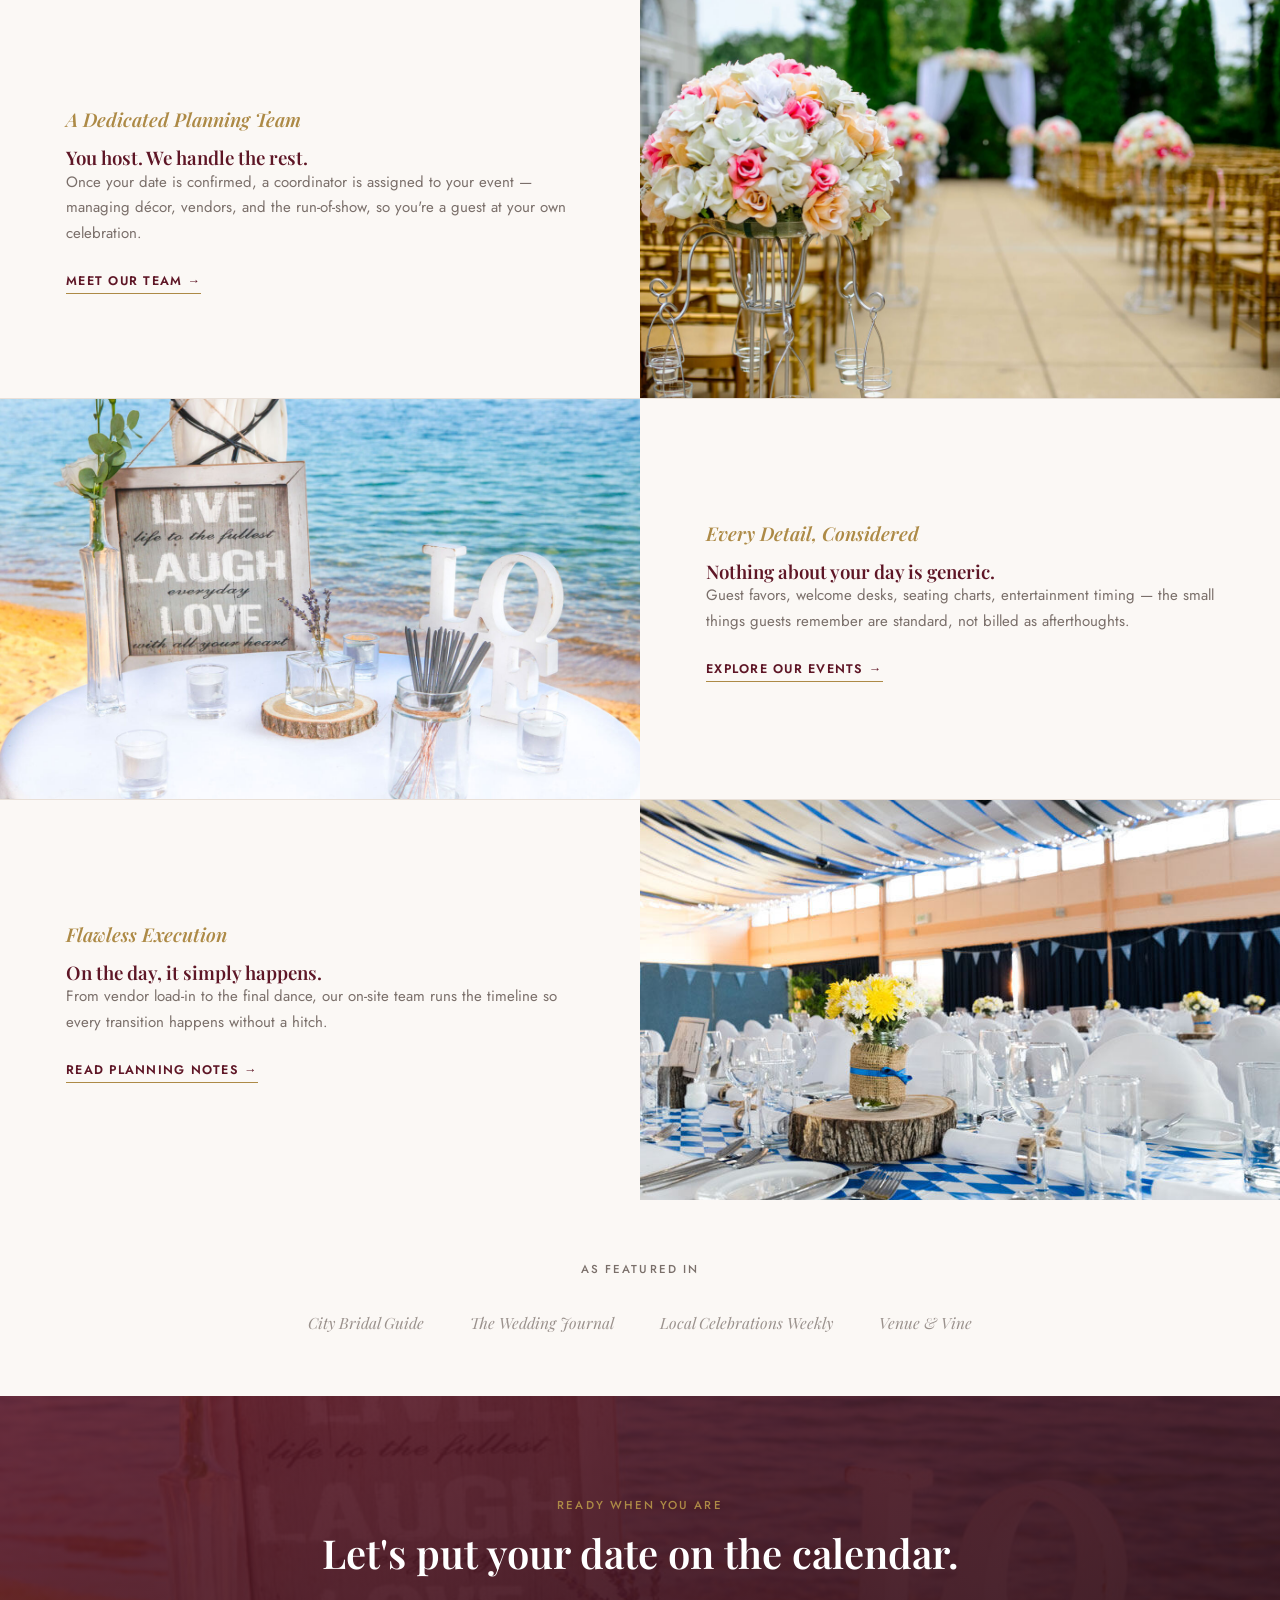
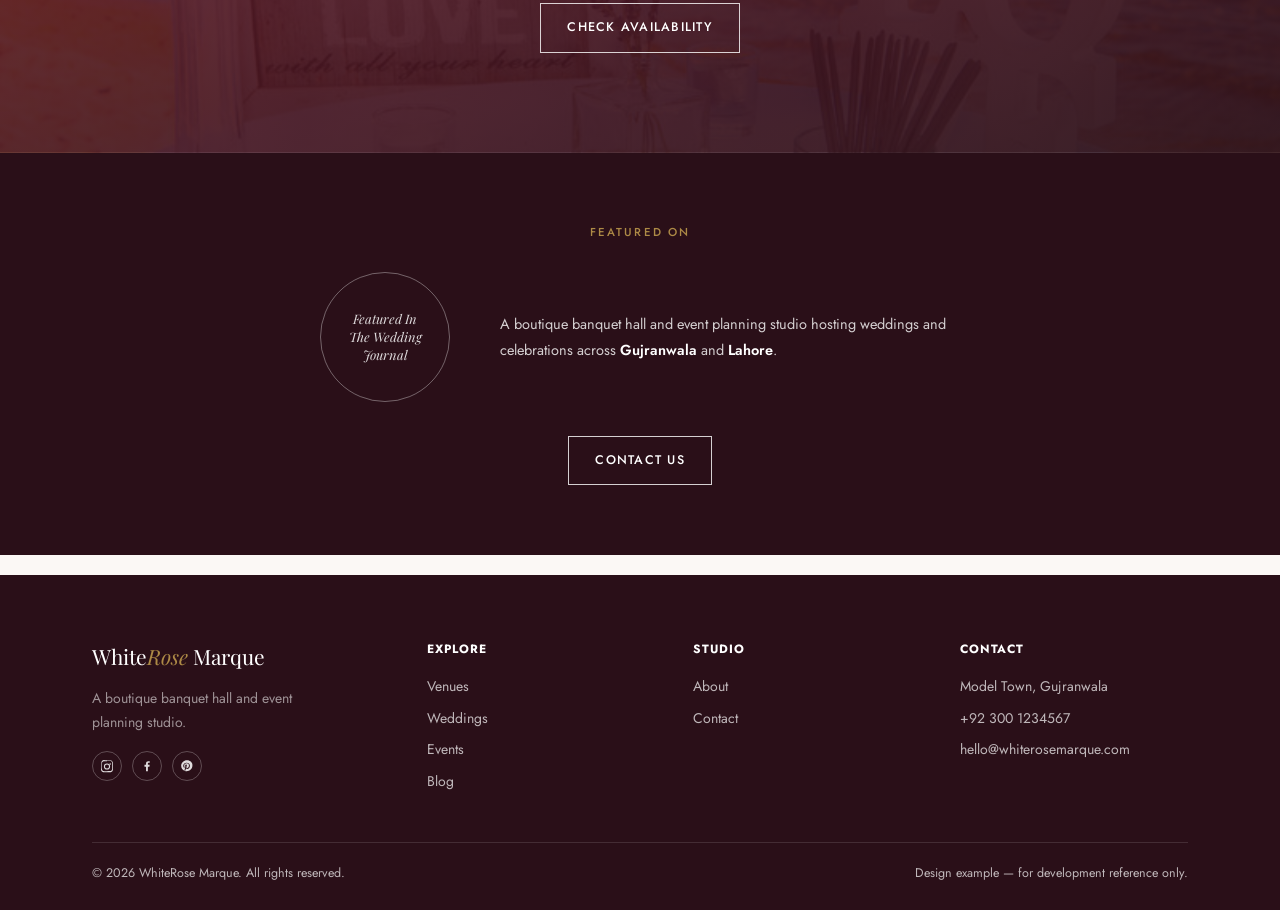
==== commit bf69d922: "added CSOFT footer credit" ====
--- a/index.html
+++ b/index.html
@@ -167,6 +167,11 @@
       <span>Design example — for development reference only.</span>
     </div>
   </div>
+
+  <div style="position: fixed; bottom: 10px; right: 10px; font-size: 12px; color: #555; z-index: 9999;">
+  Powered by CSOFT<br>
+  Copyright © CSOFT
+</div>
 </footer>
 
 <script src="js/index.js"></script>
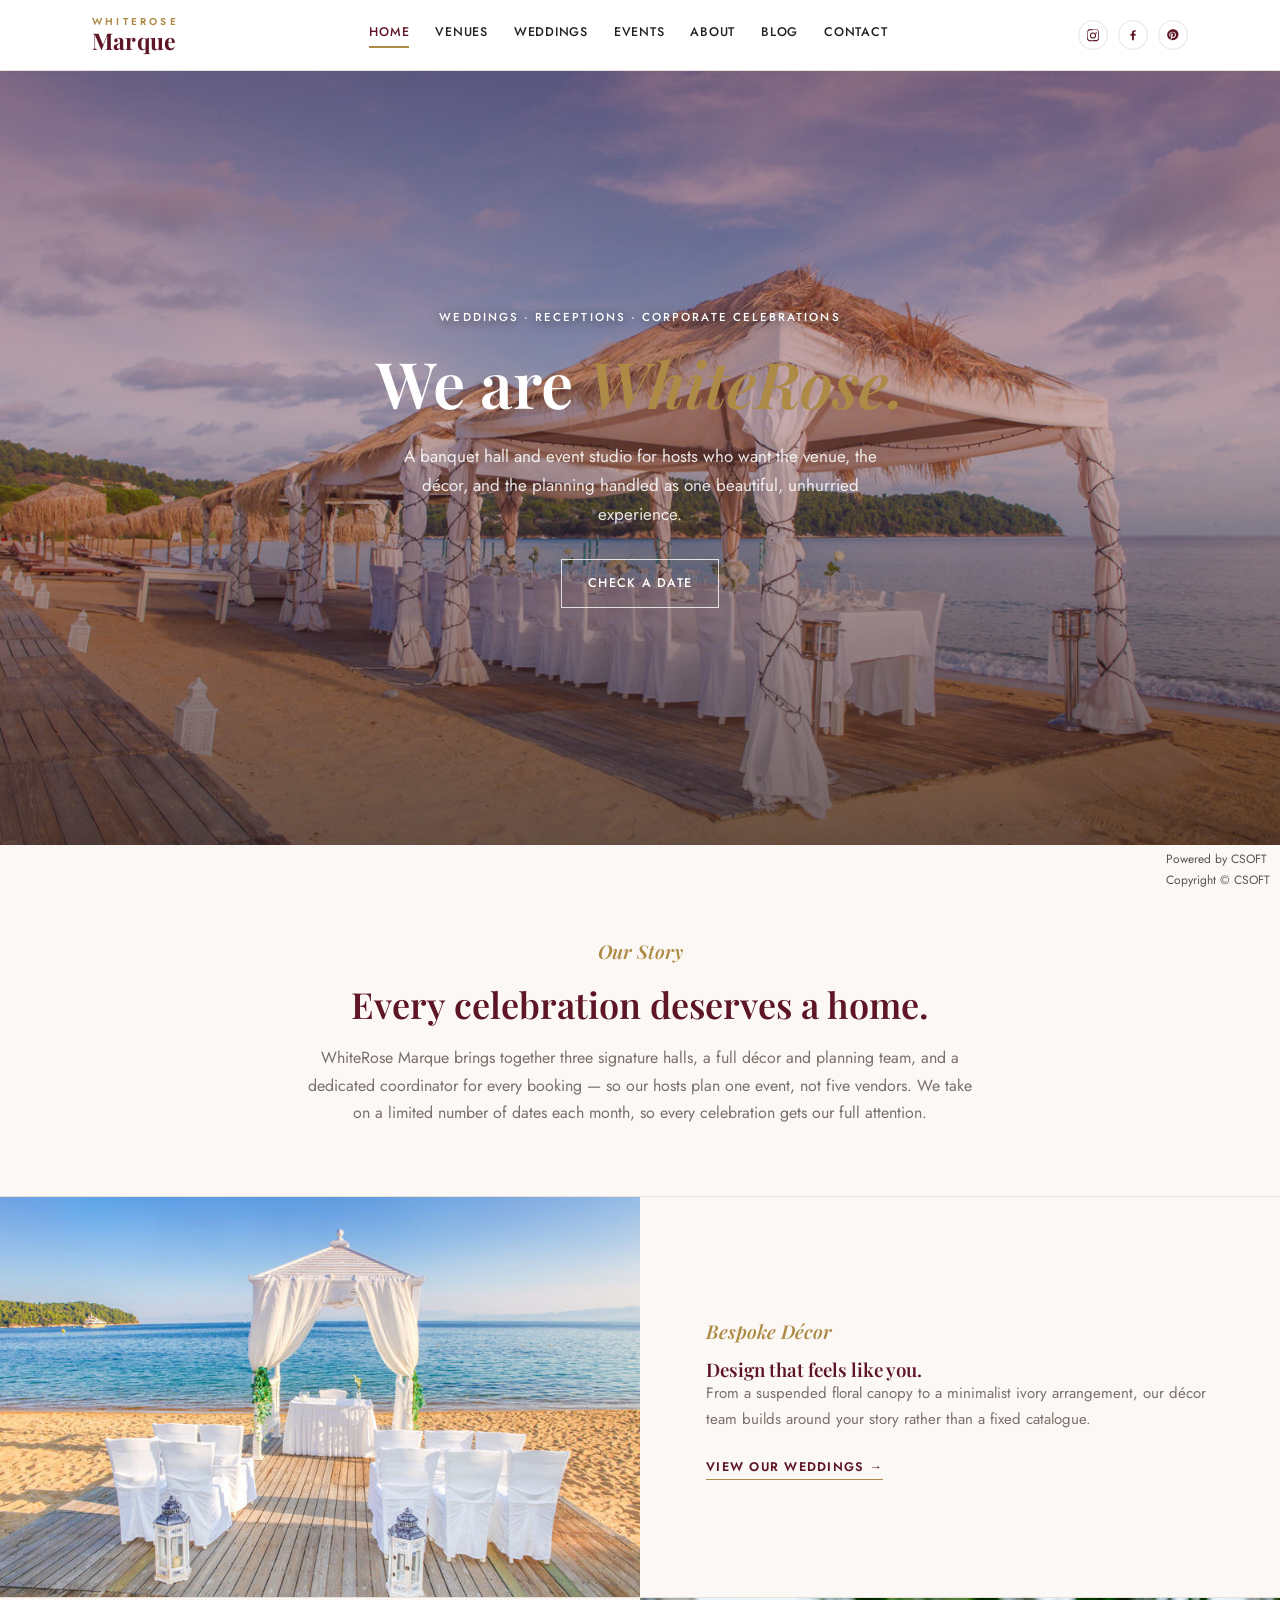
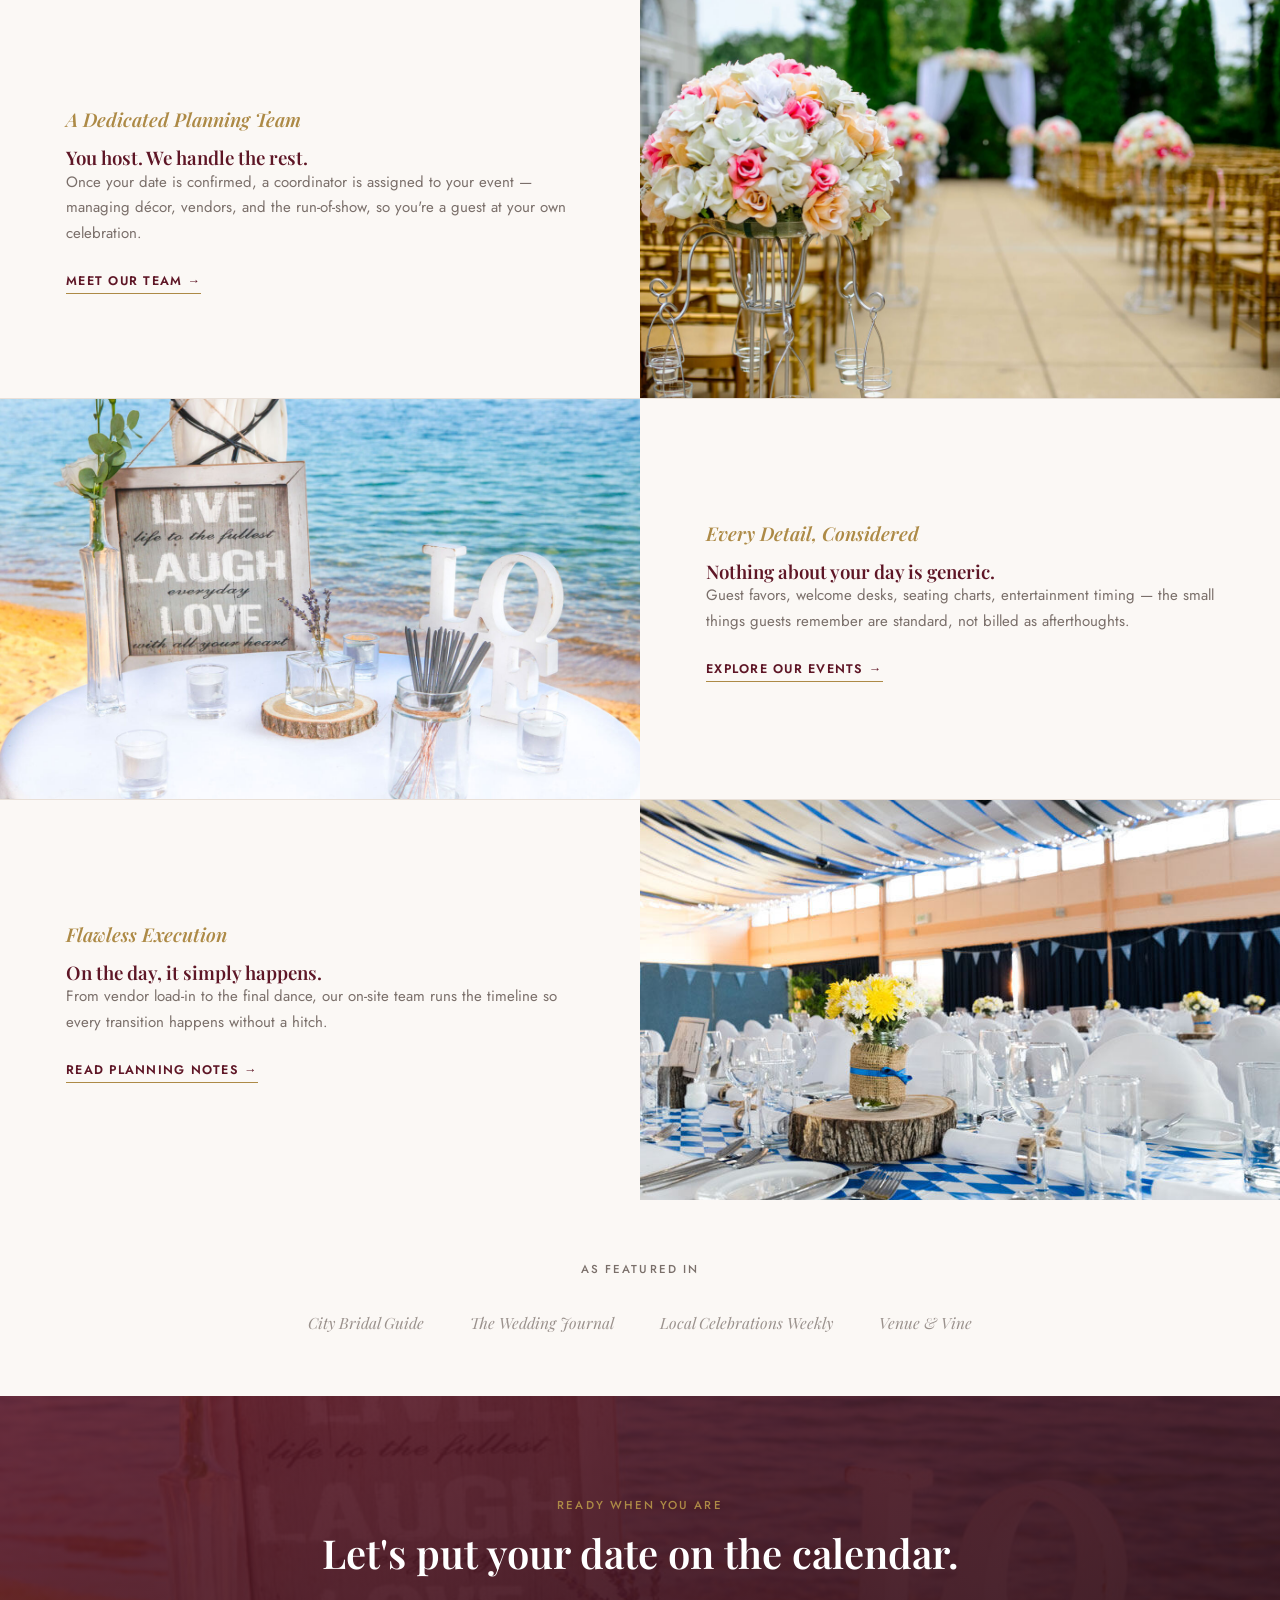
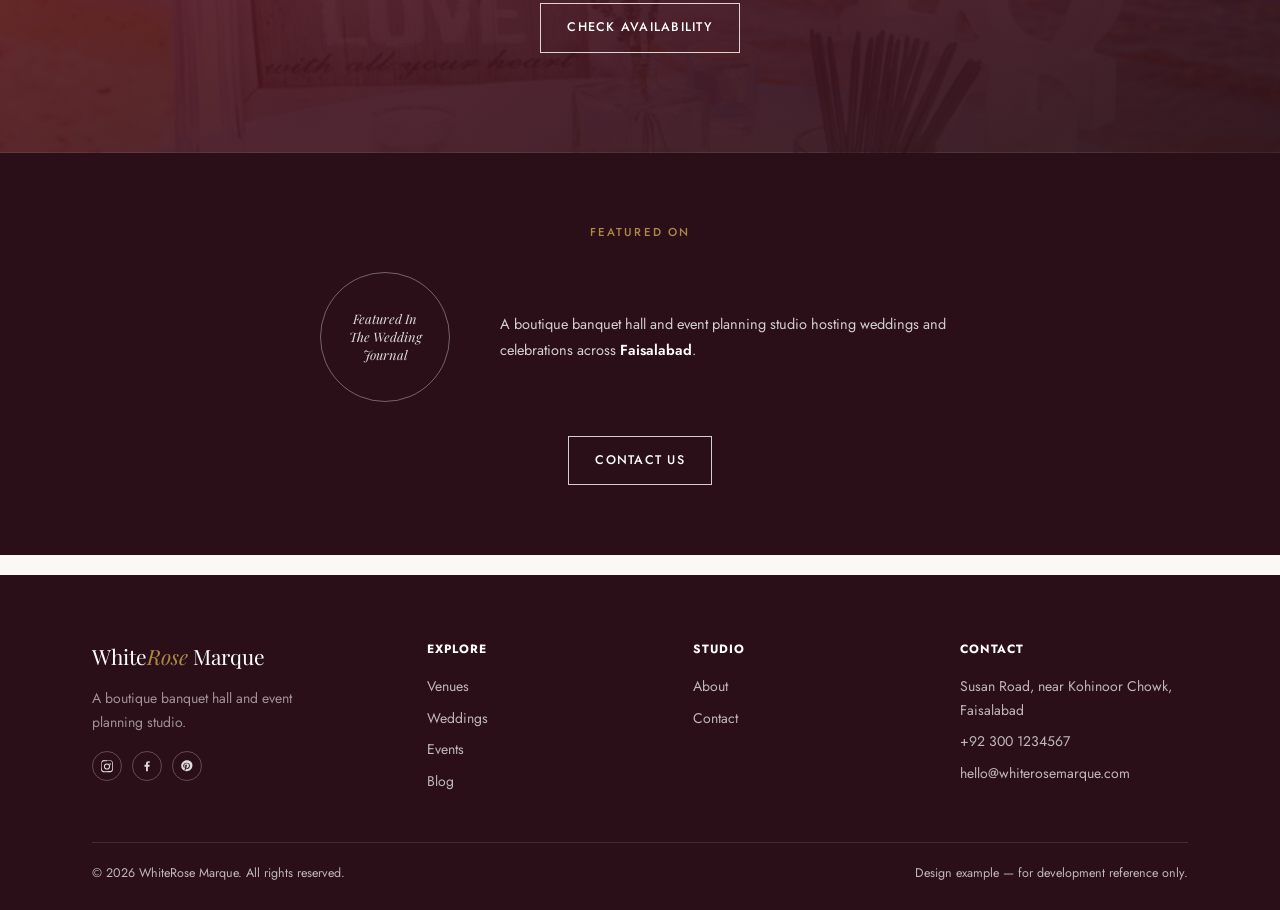
==== commit 84c6c85f: "updated contact address and footer background" ====
--- a/index.html
+++ b/index.html
@@ -118,7 +118,7 @@
     <span class="label">Featured On</span>
     <div class="featured-wrap">
       <div class="featured-badge"><span id="featuredBadgeText">Featured In<br>The Wedding Journal</span></div>
-      <p class="featured-text" id="featuredText">A boutique banquet hall and event planning studio hosting weddings and celebrations across <b>Gujranwala</b> and <b>Lahore</b>.</p>
+      <p class="featured-text" id="featuredText">A boutique banquet hall and event planning studio hosting weddings and celebrations across <b>Faisalabad</b>.</p>
     </div>
     <a href="contact.html" class="btn light">Contact Us</a>
   </div>
@@ -156,7 +156,7 @@
       <div>
         <h4>Contact</h4>
         <ul>
-          <li>Model Town, Gujranwala</li>
+          <li>Susan Road, near Kohinoor Chowk, Faisalabad</li>
           <li>+92 300 1234567</li>
           <li>hello@whiterosemarque.com</li>
         </ul>
